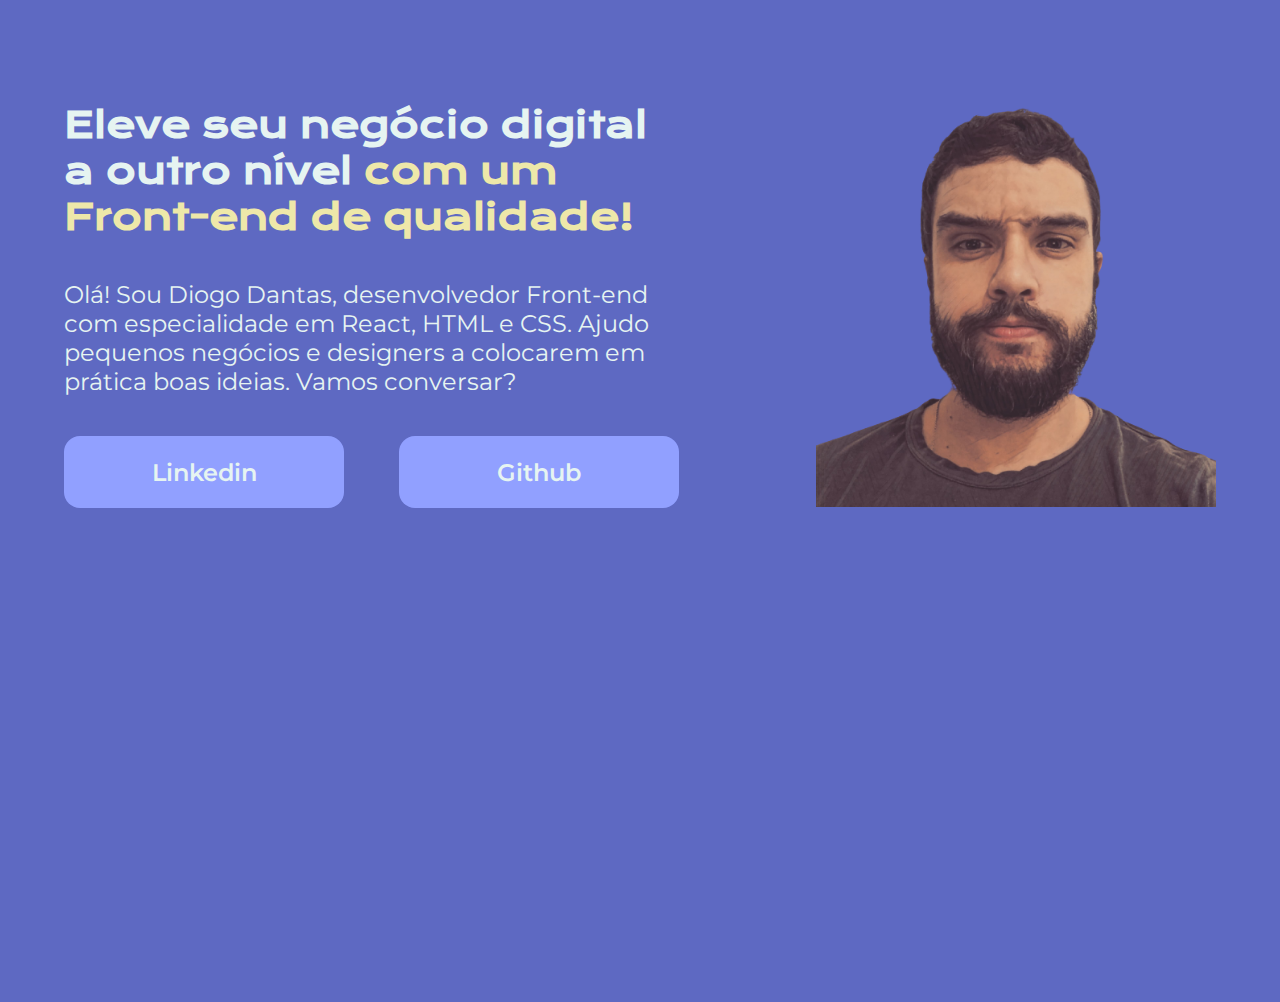
==== portfolio/index.html @ 17931118 "Portfolio page created in HTML and CSS courses by Alura." ====
<!DOCTYPE html>
<html lang="pt-br">
<head>
    <meta charset="UTF-8">
    <meta http-equiv="X-UA-Compatible" content="IE=edge">
    <meta name="viewport" content="width=device-width, initial-scale=1.0">
    <title>Portfolio</title>
    <link rel="stylesheet" href="style.css">
</head>
<body>
    <header></header>   
    <main class="apresentacao">
        <section class="apresentacao__conteudo">
            <h1 class="apresentacao__conteudo__titulo">Eleve seu negócio digital a outro nível <strong class="titulo-destaque">com um Front-end de qualidade!</strong> </h1>
            <p class="apresentacao__conteudo__texto">Olá! Sou Diogo Dantas, desenvolvedor Front-end com especialidade em React, HTML e CSS. Ajudo pequenos negócios e designers a colocarem em prática boas ideias. Vamos conversar?</p>
            <div class="apresentacao__contatos">
                <a class="apresentacao__contatos__link" href="https://www.linkedin.com/in/diogodantasp">Linkedin</a>
                <a class="apresentacao__contatos__link" href="https://github.com/diogo-dantas">Github</a>
            </div>
        </section>
        <img src="diogo.png"  width="400" alt="Foto do Diogo">
    </main>
    <footer></footer>
</body>
</html>
---- portfolio/style.css ----
@import url('https://fonts.googleapis.com/css2?family=Krona+One&family=Montserrat:wght@400;600&display=swap');

* {
    margin: 0;
    padding: 0;
}

body {

    height:100vh; /* Utilziar 100% da tela */
    box-sizing: border-box; /* Para os elementos filhos não ultrapassarem os elementos pais */
    background-color: #5E69C2;
    color: #E6F4F1;
    
}

.titulo-destaque {
    color:#EEE8A9;
}

.apresentacao {
    
    margin: 8% 5%; /* Primeiro valor eixo vertical, segundo valor eixo horizontal */
    display: flex; /* utilizando o flexbox para alinhar o conteúdo na página */
    align-items: center;
    justify-content: space-between;
    
}

.apresentacao__conteudo {

    width: 615px;
    display: flex;
    flex-direction: column;
    gap: 40px;

}

.apresentacao__conteudo__titulo {

    font-size: 36px;
    font-family: 'Krona One', sans-serif;

}

.apresentacao__conteudo__texto {

    font-size: 24px;
    font-family: 'Montserrat', sans-serif;

}

.apresentacao__contatos {

    display: flex;
    justify-content:space-between;

}

.apresentacao__contatos__link {

    background-color: #91A0FF;
    width: 280px;
    text-align: center;
    border-radius: 16px;
    font-size: 24 px;
    padding: 21.5px 0; /* Primeiro valor eixo vertical, segundo valor eixo horizontal */
    text-decoration: none; /* Elimina a formatação do link */
    color:#E6F4F1;
    font-size: 24px;
    font-family: 'Montserrat', sans-serif;
    font-weight: 600;



}
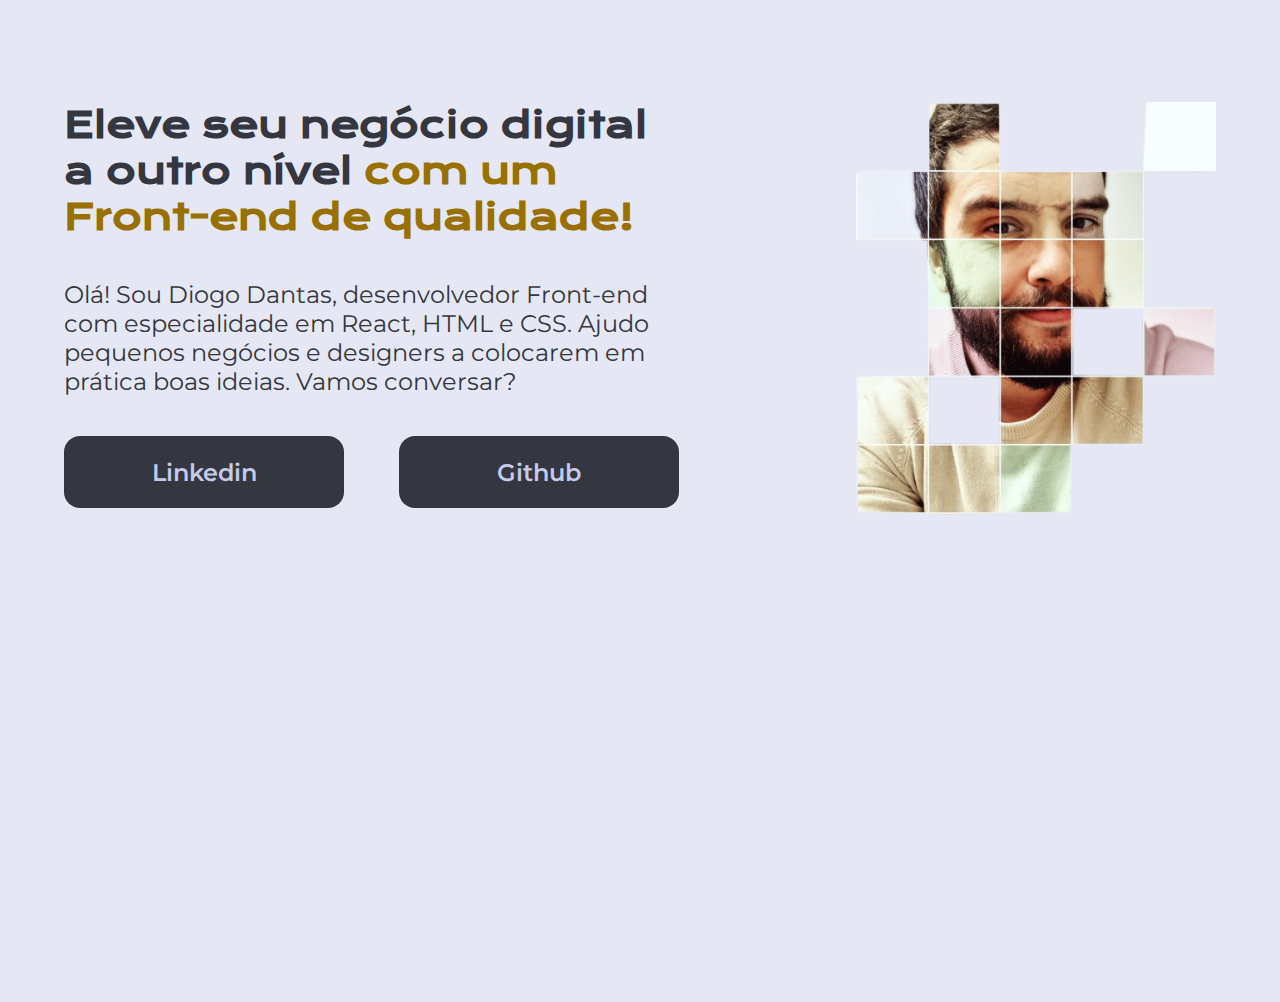
==== commit 75caf3b6: "Change of colors and presentation photo before the start of the third course." ====
--- a/portfolio/index.html
+++ b/portfolio/index.html
@@ -18,7 +18,7 @@
                 <a class="apresentacao__contatos__link" href="https://github.com/diogo-dantas">Github</a>
             </div>
         </section>
-        <img src="diogo.png"  width="400" alt="Foto do Diogo">
+        <img src="diogo-2.png"  width="360" alt="Foto do Diogo">
     </main>
     <footer></footer>
 </body>
--- a/portfolio/style.css
+++ b/portfolio/style.css
@@ -9,20 +9,20 @@
 
     height:100vh; /* Utilziar 100% da tela */
     box-sizing: border-box; /* Para os elementos filhos não ultrapassarem os elementos pais */
-    background-color: #5E69C2;
-    color: #E6F4F1;
+    background-color: #E5E7F4;
+    color: #343640;
     
 }
 
 .titulo-destaque {
-    color:#EEE8A9;
+    color:#987100;
 }
 
 .apresentacao {
     
     margin: 8% 5%; /* Primeiro valor eixo vertical, segundo valor eixo horizontal */
     display: flex; /* utilizando o flexbox para alinhar o conteúdo na página */
-    align-items: center;
+    align-items:flex-start;
     justify-content: space-between;
     
 }
@@ -59,14 +59,14 @@
 
 .apresentacao__contatos__link {
 
-    background-color: #91A0FF;
+    background-color: #343640;
     width: 280px;
     text-align: center;
     border-radius: 16px;
     font-size: 24 px;
     padding: 21.5px 0; /* Primeiro valor eixo vertical, segundo valor eixo horizontal */
     text-decoration: none; /* Elimina a formatação do link */
-    color:#E6F4F1;
+    color:#C4CAEA;
     font-size: 24px;
     font-family: 'Montserrat', sans-serif;
     font-weight: 600;
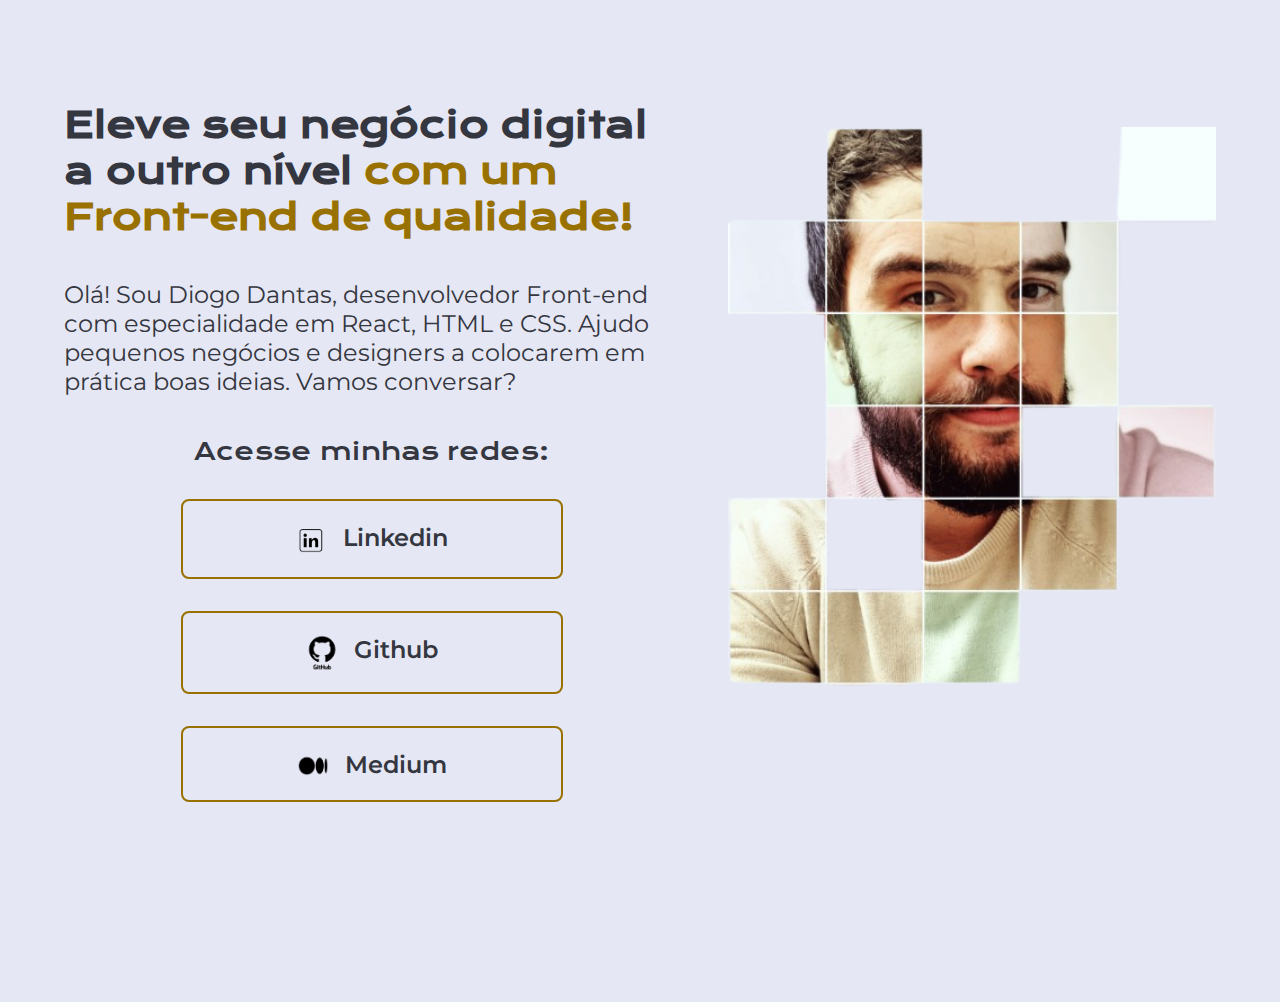
==== commit 3d512a50: "Changed the links and applied hover to the portfolio." ====
--- a/portfolio/index.html
+++ b/portfolio/index.html
@@ -14,11 +14,20 @@
             <h1 class="apresentacao__conteudo__titulo">Eleve seu negócio digital a outro nível <strong class="titulo-destaque">com um Front-end de qualidade!</strong> </h1>
             <p class="apresentacao__conteudo__texto">Olá! Sou Diogo Dantas, desenvolvedor Front-end com especialidade em React, HTML e CSS. Ajudo pequenos negócios e designers a colocarem em prática boas ideias. Vamos conversar?</p>
             <div class="apresentacao__contatos">
-                <a class="apresentacao__contatos__link" href="https://www.linkedin.com/in/diogodantasp">Linkedin</a>
-                <a class="apresentacao__contatos__link" href="https://github.com/diogo-dantas">Github</a>
+                <h2 class="apresentacao__contatos__subtitulo">Acesse minhas redes:</h2>
+                <a class="apresentacao__contatos__link" href="https://www.linkedin.com/in/diogodantasp">
+                    <img src="./assets/icon-linkedin.png" width="32" alt="ícone Linkedin">
+                    Linkedin</a>
+                <a class="apresentacao__contatos__link" href="https://github.com/diogo-dantas">
+                    <img src="./assets/icon-github.png" width="32" alt="ícone Github">
+                    Github</a>
+                <a class="apresentacao__contatos__link" href="https://medium.com/@diogodantas_">
+                    <img src="./assets/icon-medium.png" width="32" alt="ícone Medium">
+                    Medium</a>
+
             </div>
         </section>
-        <img src="diogo-2.png"  width="360" alt="Foto do Diogo">
+        <img class="apresentacao__fotoprincipal" src="./assets/diogo-2.png"  width="488" alt="Foto do Diogo">
     </main>
     <footer></footer>
 </body>
--- a/portfolio/style.css
+++ b/portfolio/style.css
@@ -14,18 +14,15 @@
     
 }
 
-.titulo-destaque {
-    color:#987100;
-}
-
 .apresentacao {
     
     margin: 8% 5%; /* Primeiro valor eixo vertical, segundo valor eixo horizontal */
     display: flex; /* utilizando o flexbox para alinhar o conteúdo na página */
-    align-items:flex-start;
+    align-items:center;
     justify-content: space-between;
     
 }
+
 
 .apresentacao__conteudo {
 
@@ -43,6 +40,10 @@
 
 }
 
+.titulo-destaque {
+    color:#987100;
+}
+
 .apresentacao__conteudo__texto {
 
     font-size: 24px;
@@ -53,24 +54,47 @@
 .apresentacao__contatos {
 
     display: flex;
+    flex-direction: column;
     justify-content:space-between;
+    align-items: center;
+    gap: 32px;
 
+}
+
+.apresentacao__contatos__subtitulo {
+    font-family: 'Krona One', sans-serif;
+    font-weight: 400;
+    font-size: 24px;
 }
 
 .apresentacao__contatos__link {
 
-    background-color: #343640;
-    width: 280px;
+    display: flex;
+    justify-content: center;
+    gap: 16px;
+    width: 378px;
     text-align: center;
-    border-radius: 16px;
+    border: 2px solid #987100;
+    border-radius: 8px;
     font-size: 24 px;
     padding: 21.5px 0; /* Primeiro valor eixo vertical, segundo valor eixo horizontal */
     text-decoration: none; /* Elimina a formatação do link */
-    color:#C4CAEA;
+    color:#343640;
     font-size: 24px;
     font-family: 'Montserrat', sans-serif;
     font-weight: 600;
 
 
+}
 
+
+.apresentacao__contatos__link:hover {
+    background-color: #C4CAEA;
+
+    
+}
+
+.apresentacao__fotoprincipal:hover{
+    -webkit-filter: grayscale(100%); /* Safari 6.0 - 9.0 */
+    filter: grayscale(100%);
 }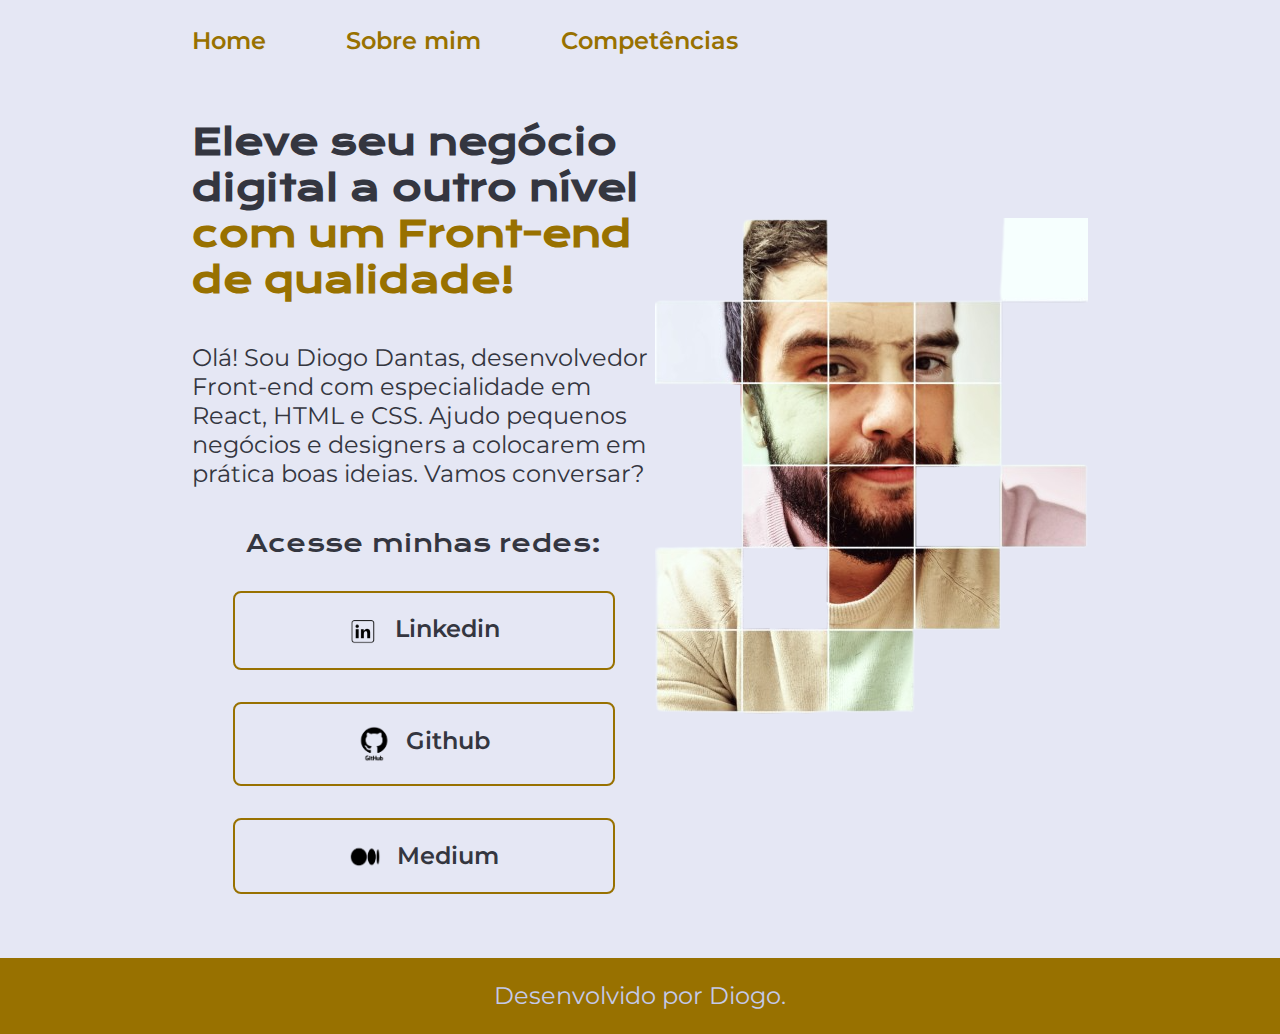
==== commit 854aedf5: "Inclusion of the base pages about.html and experiences.html, pending content development." ====
--- a/portfolio/index.html
+++ b/portfolio/index.html
@@ -5,10 +5,16 @@
     <meta http-equiv="X-UA-Compatible" content="IE=edge">
     <meta name="viewport" content="width=device-width, initial-scale=1.0">
     <title>Portfolio</title>
-    <link rel="stylesheet" href="style.css">
+    <link rel="stylesheet" href="./styles/style.css">
 </head>
 <body>
-    <header></header>   
+    <header class="cabecalho">
+        <nav class="cabecalho__menu">
+            <a class="cabecalho__menu__link" href="index.html">Home</a>
+            <a class="cabecalho__menu__link" href="about.html">Sobre mim</a>
+            <a class="cabecalho__menu__link" href="experiences.html">Competências</a>
+        </nav>
+    </header>   
     <main class="apresentacao">
         <section class="apresentacao__conteudo">
             <h1 class="apresentacao__conteudo__titulo">Eleve seu negócio digital a outro nível <strong class="titulo-destaque">com um Front-end de qualidade!</strong> </h1>
@@ -29,6 +35,8 @@
         </section>
         <img class="apresentacao__fotoprincipal" src="./assets/diogo-2.png"  width="488" alt="Foto do Diogo">
     </main>
-    <footer></footer>
+    <footer>
+        <p class="autoria"> Desenvolvido por Diogo.</p>
+    </footer>
 </body>
 </html>--- a/portfolio/styles/style.css
+++ b/portfolio/styles/style.css
@@ -0,0 +1,141 @@
+@import url('https://fonts.googleapis.com/css2?family=Krona+One&family=Montserrat:wght@400;600&display=swap');
+
+@media (max-width: 500px) {
+    @viewport {
+        width: 67%; 
+        height: 67%;
+    }
+}
+
+* {
+    margin: 0;
+    padding: 0;
+}
+
+body {
+
+    /* height:100vh;  Utilizar 100% da tela */
+    box-sizing: border-box; /* Para os elementos filhos não ultrapassarem os elementos pais */
+    background-color: #E5E7F4;
+    color: #343640;
+    
+}
+
+.cabecalho{
+    padding: 2% 0% 0% 15%; /*superior - direito - inferior - esquerdo */
+    
+}
+
+.cabecalho__menu{
+    display: flex;
+    gap: 80px
+}
+
+.cabecalho__menu__link{
+    font-size: 24px;
+    font-family: 'Montserrat', sans-serif;
+    font-weight: 600;
+    gap: 80px;
+    color: #987100;
+    text-decoration: none;
+}
+
+.apresentacao {
+    
+    padding: 5% 15%; /* Primeiro valor eixo vertical, segundo valor eixo horizontal */
+    display: flex; /* utilizando o flexbox para alinhar o conteúdo na página */
+    align-items:center;
+    justify-content: space-between;
+    
+}
+
+
+.apresentacao__conteudo {
+
+    width: 615px;
+    display: flex;
+    flex-direction: column;
+    gap: 40px;
+
+}
+
+.apresentacao__conteudo__titulo {
+
+    font-size: 36px;
+    font-family: 'Krona One', sans-serif;
+
+}
+
+.titulo-destaque {
+    color:#987100;
+}
+
+.apresentacao__conteudo__texto {
+
+    font-size: 24px;
+    font-family: 'Montserrat', sans-serif;
+
+}
+
+.apresentacao__contatos {
+
+    display: flex;
+    flex-direction: column;
+    justify-content:space-between;
+    align-items: center;
+    gap: 32px;
+
+}
+
+.apresentacao__contatos__subtitulo {
+    font-family: 'Krona One', sans-serif;
+    font-weight: 400;
+    font-size: 24px;
+}
+
+.apresentacao__contatos__link {
+
+    display: flex;
+    justify-content: center;
+    gap: 16px;
+    width: 378px;
+    text-align: center;
+    border: 2px solid #987100;
+    border-radius: 8px;
+    font-size: 24 px;
+    padding: 21.5px 0; /* Primeiro valor eixo vertical, segundo valor eixo horizontal */
+    text-decoration: none; /* Elimina a formatação do link */
+    color:#343640;
+    font-size: 24px;
+    font-family: 'Montserrat', sans-serif;
+    font-weight: 600;
+
+
+}
+
+
+.apresentacao__contatos__link:hover {
+    background-color: #C4CAEA;
+
+    
+}
+
+.apresentacao__fotoprincipal:hover{
+    -webkit-filter: grayscale(100%); /* Safari 6.0 - 9.0 */
+    filter: grayscale(100%);
+}
+
+.autoria{
+    background-color:#987100;
+    font-family: 'Montserrat', sans-serif;
+    font-size: 24px;
+    font-weight: 400;
+    color: #C4CAEA;
+    padding: 23.64px;
+    text-align: center;
+}
+
+.apresentacao__conteudo__texto__link{
+    text-decoration: none;
+    color:#987100
+}